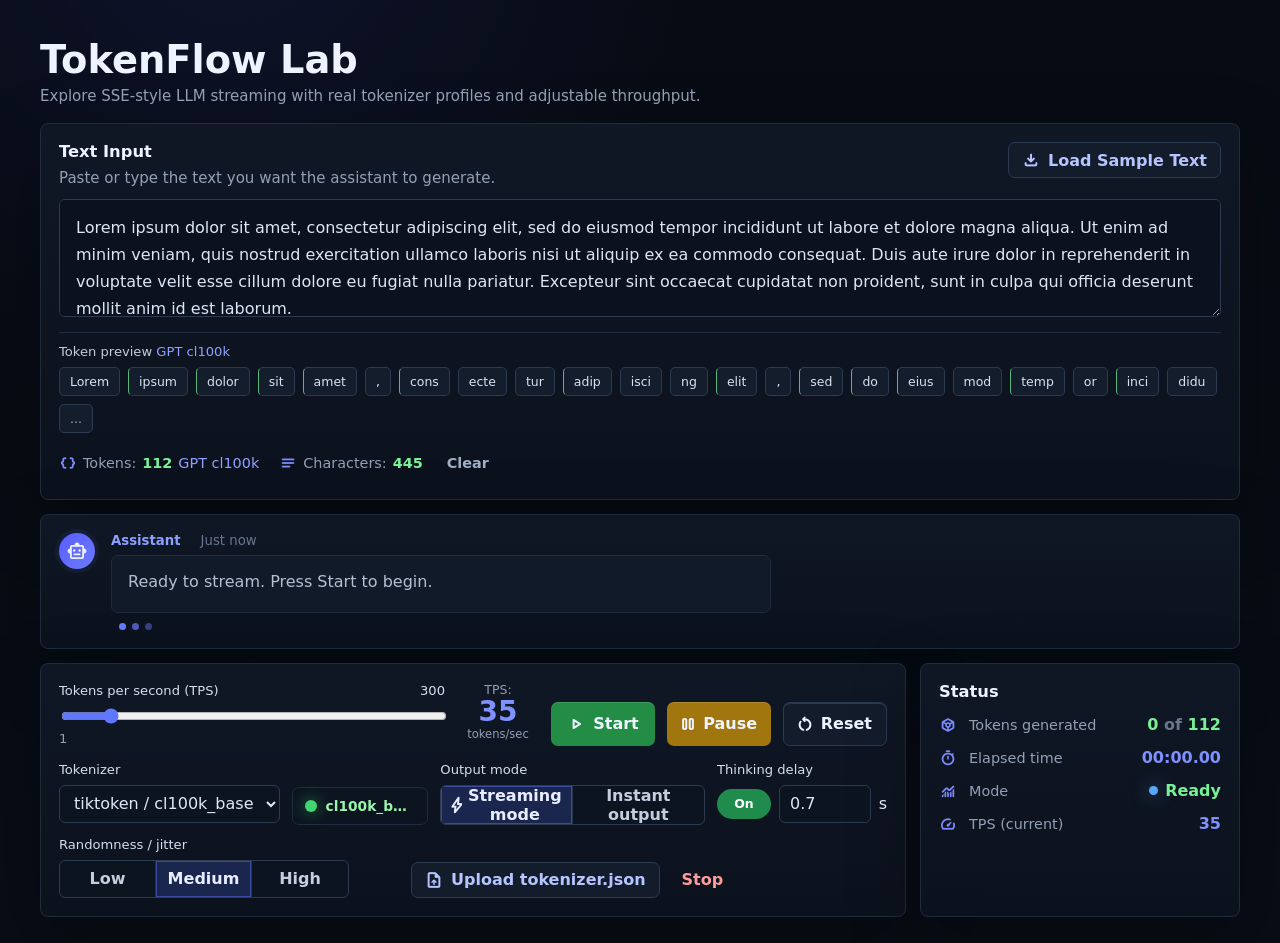
==== tokenflow-lab/index.html @ d426543a "Add TokenFlow Lab page" ====
<!doctype html>
<html lang="en">
<head>
  <meta charset="utf-8">
  <meta name="viewport" content="width=device-width, initial-scale=1">
  <title>TokenFlow Lab</title>
  <link rel="icon" type="image/svg+xml" href="favicon.svg">
  <link rel="preconnect" href="https://fonts.googleapis.com">
  <link rel="preconnect" href="https://fonts.gstatic.com" crossorigin>
  <link href="https://fonts.googleapis.com/css2?family=Material+Symbols+Rounded:opsz,wght,FILL,GRAD@24,500,0,0" rel="stylesheet">
  <link rel="stylesheet" href="style.css">
</head>
<body>
  <main class="app">
    <header class="topbar">
      <div>
        <h1>TokenFlow Lab</h1>
        <p>Explore SSE-style LLM streaming with real tokenizer profiles and adjustable throughput.</p>
      </div>
    </header>

    <section class="panel input-panel" aria-labelledby="input-title">
      <div class="panel-header">
        <div>
          <h2 id="input-title">Text Input</h2>
          <p>Paste or type the text you want the assistant to generate.</p>
        </div>
        <button class="soft-button" id="loadSample" type="button">
          <span class="material-symbols-rounded icon" aria-hidden="true">download</span>
          Load Sample Text
        </button>
      </div>

      <label class="sr-only" for="sourceText">Text to stream</label>
      <textarea id="sourceText" spellcheck="true"></textarea>

      <div class="token-preview">
        <div class="token-preview-title">Token preview <span id="tokenPreviewMode">GPT cl100k</span></div>
        <div class="token-chips" id="tokenChips" aria-label="Token preview chips"></div>
      </div>

      <div class="input-meta">
        <div>
          <span class="material-symbols-rounded mini-icon" aria-hidden="true">data_object</span>
          Tokens: <strong id="tokenCount">0</strong>
          <span class="meta-badge" id="generatedProfile">GPT cl100k</span>
        </div>
        <div>
          <span class="material-symbols-rounded mini-icon" aria-hidden="true">notes</span>
          Characters: <strong id="charCount">0</strong>
        </div>
        <button class="text-button" id="clearText" type="button">Clear</button>
      </div>
    </section>

    <section class="panel output-panel" aria-labelledby="output-title">
      <h2 class="sr-only" id="output-title">Streaming Output</h2>
      <div class="message-row">
        <div class="avatar" aria-hidden="true">
          <span class="material-symbols-rounded">smart_toy</span>
        </div>
        <div class="assistant-card">
          <div class="message-meta">
            <strong>Assistant</strong>
            <span>Just now</span>
          </div>
          <div class="bubble" id="output" aria-live="polite">
            <span class="placeholder">Ready to stream. Press Start to begin.</span>
          </div>
          <div class="typing-dots" aria-hidden="true"><span></span><span></span><span></span></div>
        </div>
      </div>
    </section>

    <section class="dashboard" aria-labelledby="controls-title">
      <div class="panel controls-panel">
        <h2 class="sr-only" id="controls-title">Controls</h2>
        <div class="control-top">
          <div class="slider-area">
            <div class="slider-label">
              <label for="tps">Tokens per second (TPS)</label>
              <span>300</span>
            </div>
            <input id="tps" type="range" min="1" max="300" value="35">
            <span class="range-min">1</span>
          </div>
          <div class="tps-readout">
            <span>TPS:</span>
            <strong id="tpsStat">35</strong>
            <small>tokens/sec</small>
          </div>
          <button class="action-button start" id="start" type="button">
            <span class="material-symbols-rounded icon" aria-hidden="true">play_arrow</span>
            Start
          </button>
          <button class="action-button pause" id="pause" type="button">
            <span class="material-symbols-rounded icon" aria-hidden="true">pause</span>
            Pause
          </button>
          <button class="action-button reset" id="reset" type="button">
            <span class="material-symbols-rounded icon" aria-hidden="true">restart_alt</span>
            Reset
          </button>
        </div>

        <div class="control-grid">
          <div class="control-field">
            <label for="tokenProfile">Tokenizer</label>
            <select id="tokenProfile" aria-label="Tokenizer profile">
              <option value="gpt-cl100k" selected>tiktoken / cl100k_base</option>
              <option value="gpt-o200k">tiktoken / o200k_base</option>
              <option value="llama-approx">Llama 3 approx</option>
              <option value="custom">Uploaded tokenizer.json</option>
              <option value="word">Word chunks</option>
              <option value="character">Character chunks</option>
            </select>
          </div>

          <div class="loaded-tokenizer">
            <span class="status-dot tokenizer-dot"></span>
            <strong id="tokenizerStatus" aria-live="polite">cl100k_base</strong>
          </div>

          <div class="control-field">
            <span class="field-label">Output mode</span>
            <div class="segmented" role="group" aria-label="Streaming mode">
              <button id="streamingMode" class="active" type="button">
                <span class="material-symbols-rounded icon" aria-hidden="true">bolt</span>
                Streaming mode
              </button>
              <button id="instantMode" type="button">Instant output</button>
            </div>
          </div>

          <div class="control-field">
            <span class="field-label">Thinking delay</span>
            <div class="delay-control">
              <button id="delayToggle" class="switch" type="button" aria-pressed="true" aria-label="Toggle thinking delay">On</button>
              <input id="delaySeconds" type="number" min="0" max="5" step="0.1" value="0.7" aria-label="Thinking delay seconds">
              <span>s</span>
            </div>
          </div>
        </div>

        <div class="secondary-row">
          <div class="control-field jitter-field">
            <span class="field-label">Randomness / jitter</span>
            <div class="segmented compact" role="group" aria-label="Randomness level">
              <button class="jitter" data-jitter="low" type="button">Low</button>
              <button class="jitter active" data-jitter="medium" type="button">Medium</button>
              <button class="jitter" data-jitter="high" type="button">High</button>
            </div>
          </div>
          <label class="file-button" for="tokenizerFile">
            <span class="material-symbols-rounded icon" aria-hidden="true">upload_file</span>
            Upload tokenizer.json
          </label>
          <input class="sr-only" id="tokenizerFile" type="file" accept=".json,application/json">
          <button class="text-button danger" id="stop" type="button">Stop</button>
        </div>
      </div>

      <aside class="panel status-panel" aria-labelledby="status-title">
        <h2 id="status-title">Status</h2>
        <div class="status-row">
          <span class="material-symbols-rounded mini-icon" aria-hidden="true">token</span>
          <span>Tokens generated</span>
          <strong><span id="generatedCount">0</span> <span class="muted">of</span> <span id="totalTokens">0</span></strong>
        </div>
        <div class="status-row">
          <span class="material-symbols-rounded mini-icon" aria-hidden="true">timer</span>
          <span>Elapsed time</span>
          <strong id="elapsed">00:00.00</strong>
        </div>
        <div class="status-row">
          <span class="material-symbols-rounded mini-icon" aria-hidden="true">monitoring</span>
          <span>Mode</span>
          <strong class="mode-value"><span class="status-dot" id="statusDot"></span><span id="status">Ready</span></strong>
        </div>
        <div class="status-row">
          <span class="material-symbols-rounded mini-icon" aria-hidden="true">speed</span>
          <span>TPS (current)</span>
          <strong id="sliderValue">35</strong>
        </div>
      </aside>
    </section>
  </main>
  <script src="app.js" defer></script>
</body>
</html>
---- tokenflow-lab/style.css ----
:root {
  color-scheme: dark;
  --bg: #070b13;
  --panel: #0f1622;
  --panel-2: #111b2a;
  --panel-3: #0b111c;
  --line: #202c3d;
  --line-strong: #2c3b52;
  --text: #eef4ff;
  --muted: #92a0b4;
  --soft: #68778e;
  --blue: #6077ff;
  --blue-2: #7d90ff;
  --green: #42d673;
  --yellow: #d7a016;
  --red: #f05252;
  --shadow: 0 22px 70px rgba(0, 0, 0, 0.3);
  font-family: Inter, ui-sans-serif, system-ui, -apple-system, BlinkMacSystemFont, "Segoe UI", sans-serif;
}

* {
  box-sizing: border-box;
}

body {
  min-height: 100vh;
  margin: 0;
  background:
    radial-gradient(circle at 18% -10%, rgba(74, 91, 255, 0.1), transparent 30rem),
    linear-gradient(180deg, #070b13 0%, #080d16 100%);
  color: var(--text);
}

button,
textarea,
input,
select {
  font: inherit;
}

button {
  border: 0;
  color: inherit;
  cursor: pointer;
}

button:disabled {
  cursor: not-allowed;
  opacity: 0.55;
}

.app {
  width: min(1200px, calc(100vw - 44px));
  margin: 0 auto;
  padding: 40px 0 26px;
}

.topbar {
  display: flex;
  justify-content: space-between;
  gap: 20px;
  align-items: start;
  margin-bottom: 18px;
}

h1,
h2,
p {
  margin: 0;
}

h1 {
  font-size: clamp(1.8rem, 3vw, 2.42rem);
  line-height: 1.05;
  letter-spacing: 0;
}

.topbar p,
.panel-header p {
  color: var(--muted);
  margin-top: 7px;
  font-size: 0.94rem;
}

.panel {
  border: 1px solid var(--line);
  border-radius: 8px;
  background: linear-gradient(180deg, rgba(16, 24, 38, 0.95), rgba(12, 18, 29, 0.95));
  box-shadow: var(--shadow);
}

.input-panel,
.output-panel,
.controls-panel,
.status-panel {
  padding: 18px;
}

.panel-header {
  display: flex;
  align-items: start;
  justify-content: space-between;
  gap: 16px;
  margin-bottom: 12px;
}

.panel-header h2,
.status-panel h2 {
  font-size: 1.02rem;
  line-height: 1.2;
  letter-spacing: 0;
}

textarea {
  width: 100%;
  min-height: 118px;
  max-height: 240px;
  resize: vertical;
  border: 1px solid var(--line-strong);
  border-radius: 6px;
  background: #0b121d;
  color: #dce6f5;
  padding: 14px 16px;
  line-height: 1.7;
  outline: none;
}

textarea:focus,
select:focus,
input:focus {
  border-color: rgba(96, 119, 255, 0.86);
  box-shadow: 0 0 0 3px rgba(96, 119, 255, 0.14);
}

.soft-button,
.file-button,
.text-button,
.action-button {
  border-radius: 7px;
  min-height: 36px;
  display: inline-flex;
  align-items: center;
  justify-content: center;
  gap: 8px;
  font-weight: 750;
  white-space: nowrap;
}

.soft-button,
.file-button {
  border: 1px solid var(--line-strong);
  background: #121c2b;
  color: #b6c4ff;
  padding: 0 13px;
}

.text-button {
  background: transparent;
  color: #9fafc7;
  padding: 0 4px;
}

.text-button.danger {
  color: #ff9b9b;
  padding: 0 10px;
}

.token-preview {
  margin-top: 11px;
  border-top: 1px solid rgba(44, 59, 82, 0.7);
  padding-top: 11px;
}

.token-preview-title {
  color: #c2ccdc;
  font-size: 0.82rem;
  margin-bottom: 8px;
}

.token-preview-title span {
  color: #8fa0ff;
}

.token-chips {
  display: flex;
  flex-wrap: wrap;
  gap: 8px;
  min-height: 32px;
  overflow: hidden;
  max-height: 76px;
}

.token-chip {
  border: 1px solid var(--line-strong);
  border-radius: 5px;
  background: #131d2c;
  color: #d8e2f1;
  padding: 6px 10px;
  max-width: 170px;
  overflow: hidden;
  text-overflow: ellipsis;
  white-space: nowrap;
  font-size: 0.78rem;
}

.token-chip.leading-space {
  border-left-color: rgba(124, 242, 155, 0.72);
}

.token-chip.whitespace-token {
  color: #98a7bc;
  font-style: italic;
}

.token-chip.more {
  color: #99a8bd;
}

.input-meta {
  display: flex;
  align-items: center;
  flex-wrap: wrap;
  gap: 8px 20px;
  color: var(--muted);
  font-size: 0.9rem;
  margin-top: 12px;
}

.input-meta > div {
  display: inline-flex;
  align-items: center;
  gap: 6px;
}

.input-meta strong {
  color: #7cf29b;
}

.meta-badge {
  color: #8fa0ff;
}

.output-panel {
  margin-top: 14px;
  min-height: 130px;
}

.message-row {
  display: flex;
  gap: 16px;
  align-items: flex-start;
}

.avatar {
  width: 36px;
  height: 36px;
  border-radius: 50%;
  display: grid;
  place-items: center;
  flex: 0 0 auto;
  background: linear-gradient(135deg, #5a5cff, #6b7cff);
  box-shadow: 0 0 0 4px rgba(96, 119, 255, 0.08);
}

.avatar .material-symbols-rounded {
  font-size: 22px;
}

.assistant-card {
  width: min(660px, 100%);
}

.message-meta {
  display: flex;
  align-items: center;
  gap: 20px;
  color: var(--soft);
  font-size: 0.83rem;
  margin: 0 0 7px;
}

.message-meta strong {
  color: #8da0ff;
}

.bubble {
  min-height: 58px;
  border: 1px solid var(--line);
  border-radius: 7px;
  background: #111a28;
  color: #edf4ff;
  padding: 13px 16px;
  line-height: 1.65;
  white-space: pre-wrap;
  overflow-wrap: anywhere;
}

.placeholder {
  color: #b4c0d0;
}

.cursor {
  display: inline-block;
  width: 7px;
  height: 1.1em;
  margin-left: 2px;
  vertical-align: -0.14em;
  background: #ffffff;
  animation: blink 0.9s steps(1) infinite;
}

.typing-dots {
  display: flex;
  gap: 6px;
  margin: 10px 0 0 8px;
}

.typing-dots span,
.thinking i {
  width: 7px;
  height: 7px;
  border-radius: 50%;
  background: #6a78ff;
}

.typing-dots span:nth-child(2) {
  opacity: 0.7;
}

.typing-dots span:nth-child(3) {
  opacity: 0.45;
}

.thinking {
  display: inline-flex;
  align-items: center;
  gap: 7px;
  color: #dce6f5;
}

.thinking i {
  opacity: 0.45;
  animation: bounce 1s infinite ease-in-out;
}

.thinking i:nth-child(2) {
  animation-delay: 130ms;
}

.thinking i:nth-child(3) {
  animation-delay: 260ms;
}

@keyframes blink {
  0%, 48% { opacity: 1; }
  49%, 100% { opacity: 0; }
}

@keyframes bounce {
  0%, 100% { transform: translateY(0); opacity: 0.35; }
  50% { transform: translateY(-5px); opacity: 0.95; }
}

.dashboard {
  display: grid;
  grid-template-columns: minmax(0, 1fr) 320px;
  gap: 14px;
  margin-top: 14px;
}

.control-top {
  display: grid;
  grid-template-columns: minmax(240px, 1fr) 82px repeat(3, 104px);
  align-items: end;
  gap: 12px;
}

.slider-area {
  position: relative;
  padding-bottom: 18px;
}

.slider-label {
  display: flex;
  justify-content: space-between;
  color: #d3deee;
  font-size: 0.82rem;
  margin-bottom: 8px;
}

.range-min {
  position: absolute;
  bottom: 0;
  left: 0;
  color: var(--muted);
  font-size: 0.82rem;
}

input[type="range"] {
  width: 100%;
  accent-color: var(--blue);
}

.tps-readout {
  display: grid;
  justify-items: center;
  gap: 1px;
  color: var(--muted);
  font-size: 0.78rem;
  padding-bottom: 5px;
}

.tps-readout strong {
  color: #7f91ff;
  font-size: 1.75rem;
  line-height: 1;
}

.tps-readout small {
  color: var(--muted);
  font-size: 0.72rem;
}

.action-button {
  height: 44px;
  padding: 0 14px;
  box-shadow: inset 0 1px 0 rgba(255, 255, 255, 0.13);
}

.action-button.start {
  background: #248d45;
}

.action-button.pause {
  background: #a2760f;
}

.action-button.reset {
  border: 1px solid var(--line-strong);
  background: #121c2b;
}

.control-grid {
  display: grid;
  grid-template-columns: minmax(190px, 1fr) minmax(130px, 0.62fr) minmax(210px, 1.2fr) 170px;
  gap: 12px;
  margin-top: 16px;
}

.secondary-row {
  display: flex;
  align-items: end;
  gap: 12px;
  margin-top: 12px;
}

.jitter-field {
  flex: 1;
  max-width: 340px;
}

.control-field {
  min-width: 0;
}

.control-field label,
.field-label {
  display: block;
  color: #d3deee;
  font-size: 0.82rem;
  margin-bottom: 8px;
}

select,
.delay-control input {
  width: 100%;
  height: 38px;
  border: 1px solid var(--line-strong);
  border-radius: 6px;
  background: #0c1420;
  color: #dfe8f7;
  padding: 0 10px;
  outline: none;
}

.status-dot {
  width: 12px;
  height: 12px;
  border-radius: 50%;
  background: var(--green);
  box-shadow: 0 0 16px rgba(66, 214, 115, 0.65);
  flex: 0 0 auto;
}

.tokenizer-dot {
  background: var(--green) !important;
  box-shadow: 0 0 16px rgba(66, 214, 115, 0.65) !important;
}

.loaded-tokenizer {
  min-height: 38px;
  border: 1px solid var(--line);
  border-radius: 7px;
  background: #0c1420;
  display: inline-flex;
  align-items: center;
  gap: 9px;
  padding: 0 12px;
  align-self: end;
  min-width: 0;
}

.loaded-tokenizer strong {
  color: #9bf5ad;
  font-size: 0.86rem;
  overflow: hidden;
  text-overflow: ellipsis;
  white-space: nowrap;
}

.segmented {
  min-height: 38px;
  display: grid;
  grid-auto-flow: column;
  grid-auto-columns: 1fr;
  border: 1px solid var(--line-strong);
  border-radius: 6px;
  overflow: hidden;
  background: #0c1420;
}

.segmented button {
  background: transparent;
  color: #c4cede;
  border-right: 1px solid rgba(44, 59, 82, 0.7);
  display: inline-flex;
  align-items: center;
  justify-content: center;
  gap: 6px;
  padding: 0 10px;
  font-weight: 720;
  min-width: 0;
}

.segmented button:last-child {
  border-right: 0;
}

.segmented button.active {
  color: #e8eeff;
  background: rgba(78, 95, 230, 0.24);
  box-shadow: inset 0 0 0 1px rgba(96, 119, 255, 0.45);
}

.segmented.compact {
  max-width: 290px;
}

.delay-control {
  display: grid;
  grid-template-columns: 54px minmax(70px, 1fr) auto;
  gap: 8px;
  align-items: center;
}

.switch {
  height: 30px;
  border-radius: 999px;
  background: #1f8c4d;
  color: #fff;
  font-size: 0.78rem;
  font-weight: 800;
}

.switch[aria-pressed="false"] {
  background: #263245;
  color: #aeb9c8;
}

.status-panel {
  display: grid;
  gap: 14px;
  align-content: start;
}

.status-row {
  display: grid;
  grid-template-columns: 22px minmax(0, 1fr) auto;
  align-items: center;
  gap: 8px;
  color: var(--muted);
  font-size: 0.9rem;
}

.status-row strong {
  color: #78f093;
  font-size: 1rem;
}

.mode-value {
  display: inline-flex;
  align-items: center;
  gap: 7px;
}

.mode-value .status-dot {
  width: 9px;
  height: 9px;
}

.status-row #elapsed,
.status-row #sliderValue {
  color: #7f91ff;
}

.muted {
  color: var(--soft);
  font-weight: 700;
}

.material-symbols-rounded.icon,
.mini-icon {
  width: 18px !important;
  height: 18px !important;
  display: inline-flex;
  align-items: center;
  justify-content: center;
  overflow: hidden;
  font-family: "Material Symbols Rounded" !important;
  font-size: 18px !important;
  line-height: 18px !important;
  font-weight: normal;
  text-transform: none;
  white-space: nowrap;
  font-variation-settings: "FILL" 0, "wght" 600, "GRAD" 0, "opsz" 24;
}

.mini-icon {
  color: #7d8bff;
  font-size: 16px !important;
}

.sr-only {
  position: absolute;
  width: 1px;
  height: 1px;
  padding: 0;
  margin: -1px;
  overflow: hidden;
  clip: rect(0, 0, 0, 0);
  border: 0;
}

@media (max-width: 1050px) {
  .dashboard {
    grid-template-columns: 1fr;
  }
}

@media (max-width: 840px) {
  .secondary-row,
  .topbar,
  .panel-header {
    align-items: stretch;
    flex-direction: column;
  }

  .jitter-field {
    max-width: none;
  }

  .control-grid {
    grid-template-columns: repeat(2, minmax(0, 1fr));
  }
}

@media (max-width: 760px) {
  .control-top {
    grid-template-columns: repeat(3, minmax(0, 1fr));
  }

  .slider-area,
  .tps-readout {
    grid-column: 1 / -1;
  }

  .tps-readout {
    justify-items: start;
    grid-template-columns: auto auto auto;
    align-items: end;
    column-gap: 6px;
    padding-bottom: 0;
  }

  .tps-readout strong {
    font-size: 1.35rem;
  }
}

@media (max-width: 620px) {
  .app {
    width: min(100vw - 22px, 1200px);
    padding-top: 22px;
  }

  .input-panel,
  .output-panel,
  .controls-panel,
  .status-panel {
    padding: 14px;
  }

  .input-meta,
  .secondary-row {
    align-items: stretch;
    flex-direction: column;
  }

  .control-top,
  .control-grid {
    grid-template-columns: 1fr;
  }

  .slider-area,
  .tps-readout {
    grid-column: auto;
  }

  .message-row {
    gap: 10px;
  }

  .assistant-card {
    min-width: 0;
  }
}
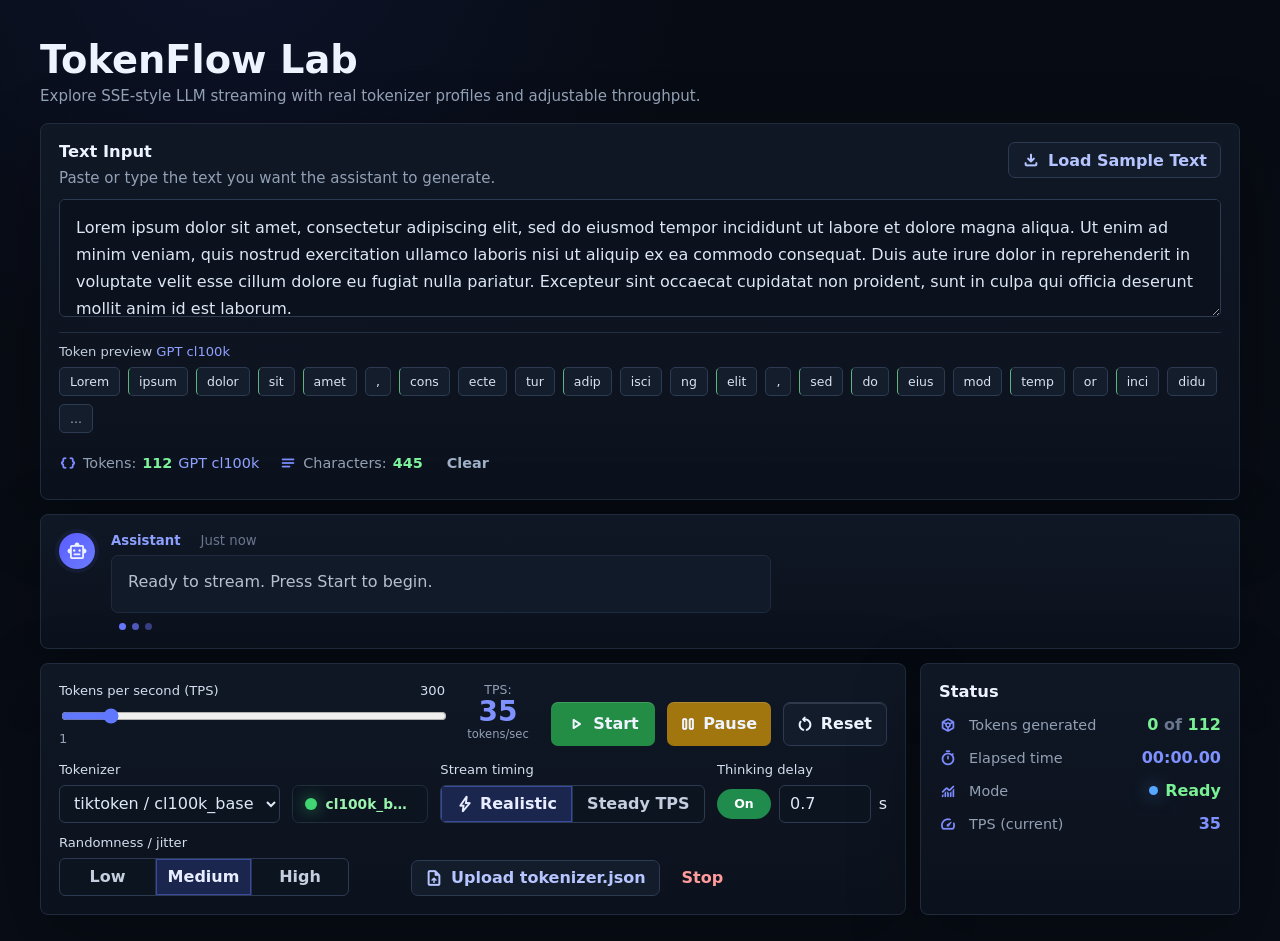
==== commit 4ba106e2: "Make TokenFlow steady mode respect TPS" ====
--- a/tokenflow-lab/index.html
+++ b/tokenflow-lab/index.html
@@ -122,13 +122,13 @@
           </div>
 
           <div class="control-field">
-            <span class="field-label">Output mode</span>
-            <div class="segmented" role="group" aria-label="Streaming mode">
+            <span class="field-label">Stream timing</span>
+            <div class="segmented" role="group" aria-label="Stream timing">
               <button id="streamingMode" class="active" type="button">
                 <span class="material-symbols-rounded icon" aria-hidden="true">bolt</span>
-                Streaming mode
+                Realistic
               </button>
-              <button id="instantMode" type="button">Instant output</button>
+              <button id="instantMode" type="button">Steady TPS</button>
             </div>
           </div>
 
